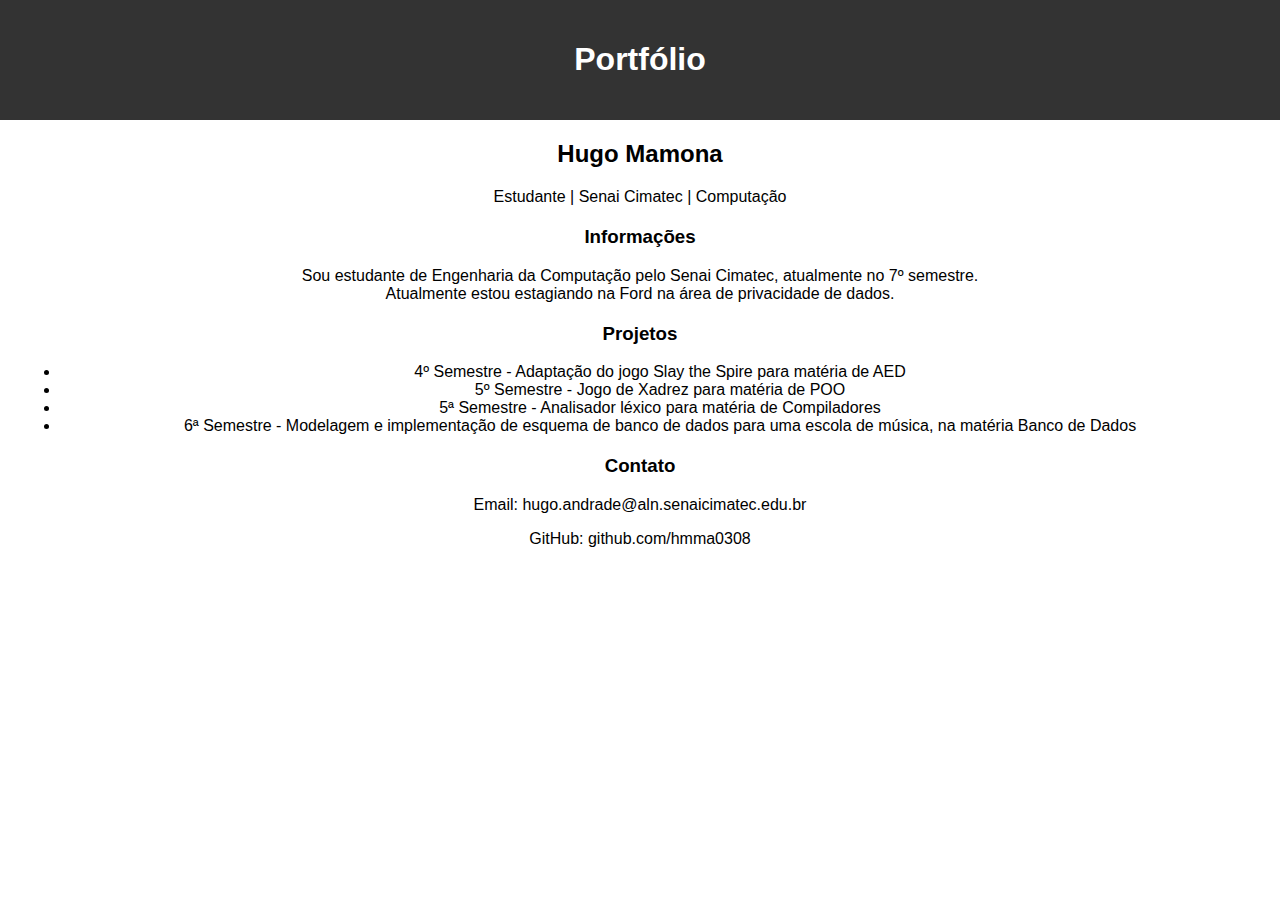
==== index.html @ d406c379 "sexto commit" ====
<!DOCTYPE html>
<html lang="en">
  <head>
    <meta charset="UTF-8" />
    <meta name="viewport" content="width=device-width, initial-scale=1.0" />
    <title>My Portfolio</title>
    <style>
      body {
        font-family: Arial, sans-serif;
        margin: 0;
        padding: 0;
        text-align: center;
      }
      header {
        background: #333;
        color: white;
        padding: 20px;
      }
      section {
        margin: 20px;
      }
      img {
        border-radius: 50%;
        width: 150px;
        height: 150px;
      }
    </style>
  </head>
  <body>
    <header>
      <h1>Portfólio</h1>
    </header>
    <section>
      <h2>Hugo Mamona</h2>
      <p>Estudante | Senai Cimatec | Computação</p>
    </section>
    <section>
      <h3>Informações</h3>
      <p>
        Sou estudante de Engenharia da Computação pelo Senai Cimatec, atualmente no 7º semestre.
        <br />
        Atualmente estou estagiando na Ford na área de privacidade de dados.
      </p>
    </section>
    <section>
      <h3>Projetos</h3>
      <ul>
        <li>4º Semestre - Adaptação do jogo Slay the Spire para matéria de AED</li>
        <li>5º Semestre - Jogo de Xadrez para matéria de POO</li>
        <li>5ª Semestre - Analisador léxico para matéria de Compiladores</li>
        <li>6ª Semestre - Modelagem e implementação de esquema de banco de dados para uma escola de música, na matéria Banco de Dados</li>
      </ul>
    </section>
    <section>
      <h3>Contato</h3>
      <p>Email: hugo.andrade@aln.senaicimatec.edu.br</p>
      <p>GitHub: github.com/hmma0308</p>
    </section>
  </body>
</html>
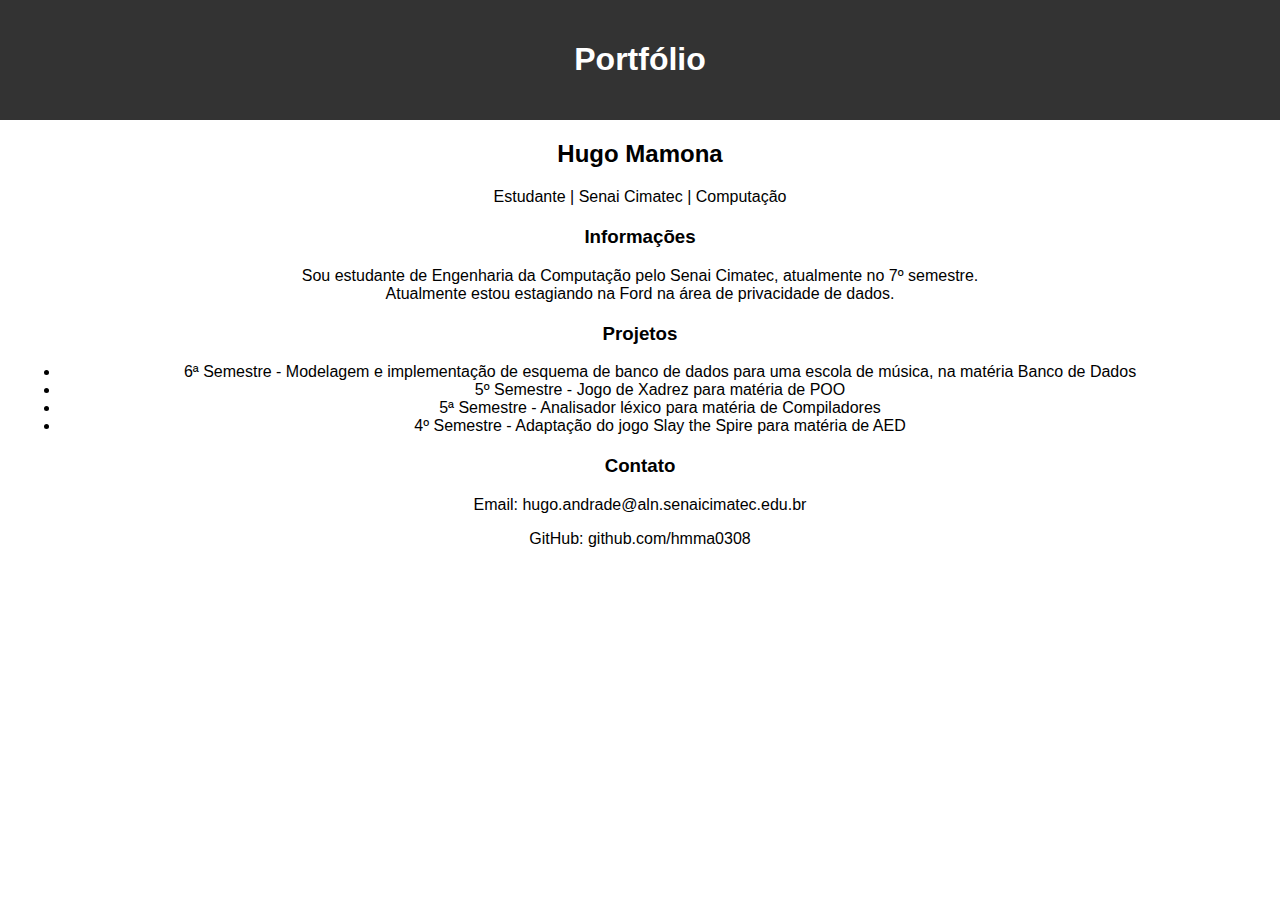
==== commit d56b48d9: "feedback" ====
--- a/index.html
+++ b/index.html
@@ -37,7 +37,8 @@
     <section>
       <h3>Informações</h3>
       <p>
-        Sou estudante de Engenharia da Computação pelo Senai Cimatec, atualmente no 7º semestre.
+        Sou estudante de Engenharia da Computação pelo Senai Cimatec, atualmente
+        no 7º semestre.
         <br />
         Atualmente estou estagiando na Ford na área de privacidade de dados.
       </p>
@@ -45,10 +46,15 @@
     <section>
       <h3>Projetos</h3>
       <ul>
-        <li>4º Semestre - Adaptação do jogo Slay the Spire para matéria de AED</li>
+        <li>
+          6ª Semestre - Modelagem e implementação de esquema de banco de dados
+          para uma escola de música, na matéria Banco de Dados
+        </li>
         <li>5º Semestre - Jogo de Xadrez para matéria de POO</li>
         <li>5ª Semestre - Analisador léxico para matéria de Compiladores</li>
-        <li>6ª Semestre - Modelagem e implementação de esquema de banco de dados para uma escola de música, na matéria Banco de Dados</li>
+        <li>
+          4º Semestre - Adaptação do jogo Slay the Spire para matéria de AED
+        </li>
       </ul>
     </section>
     <section>
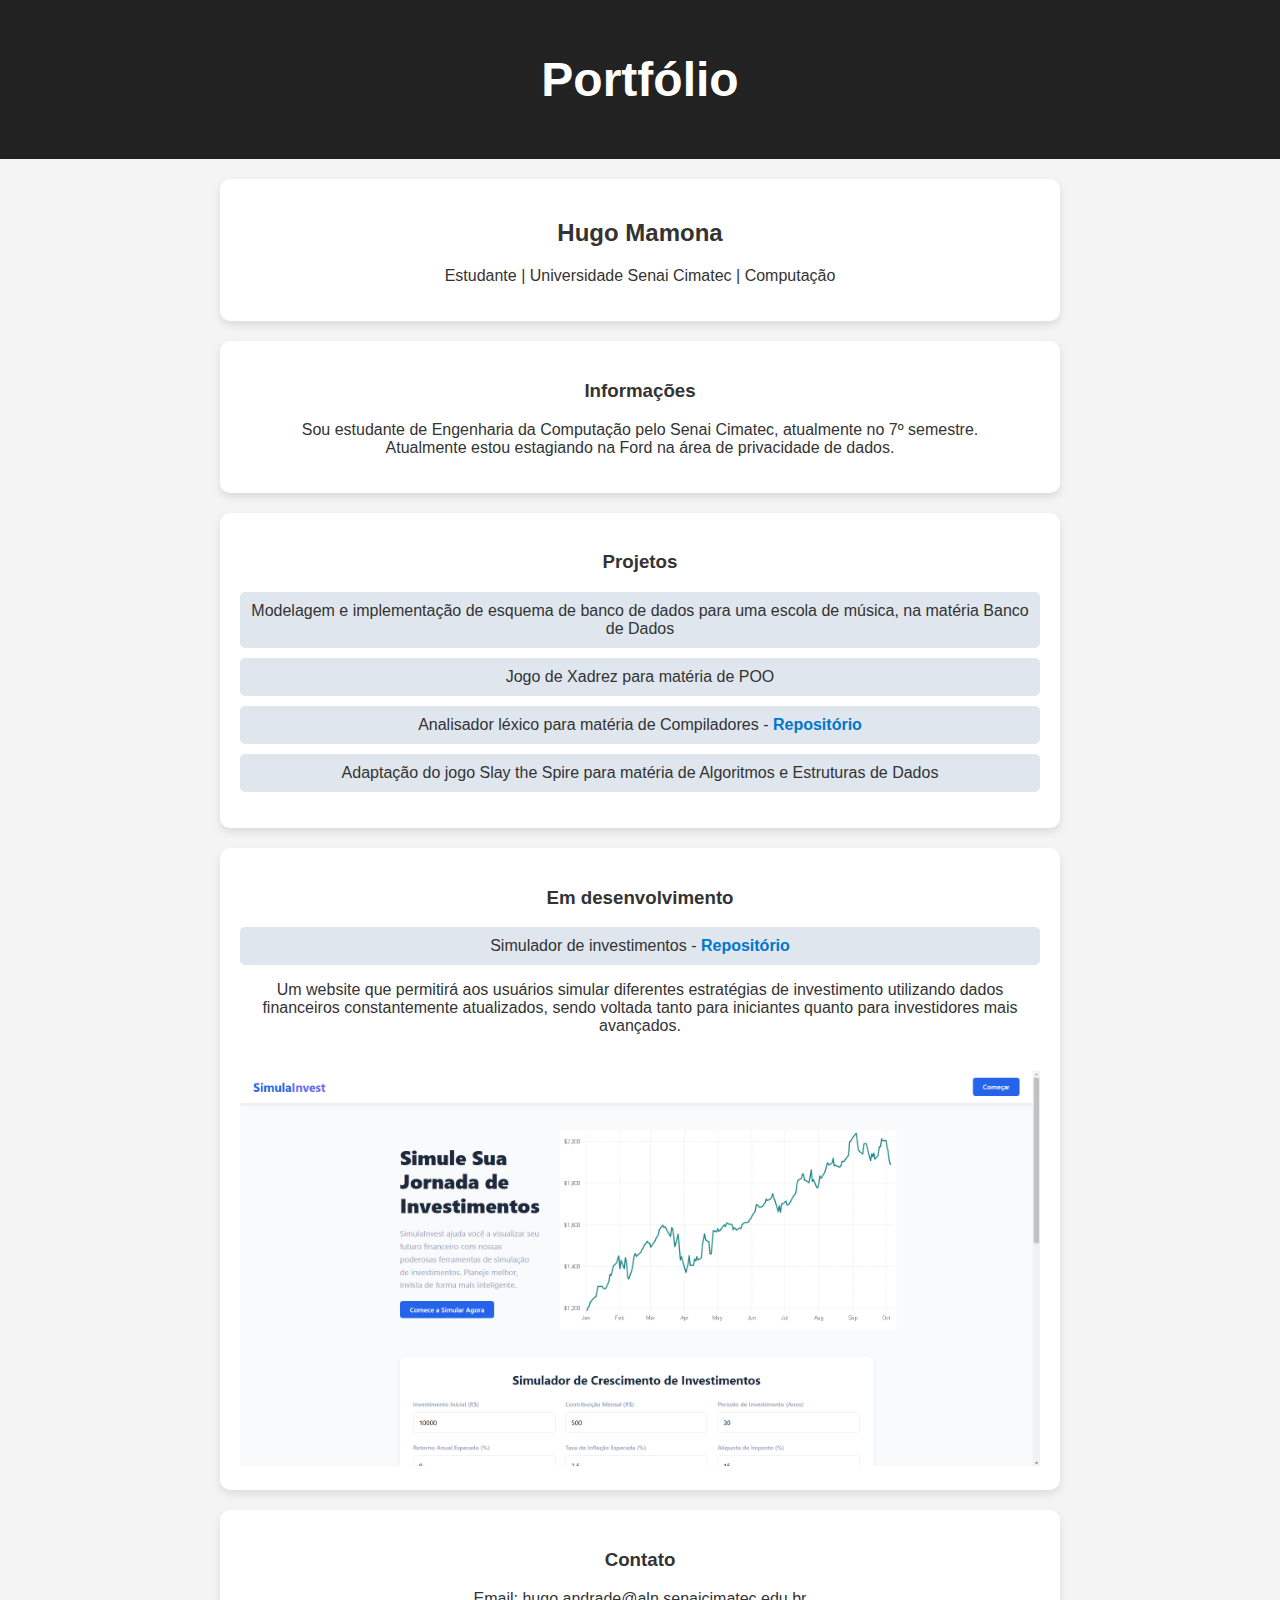
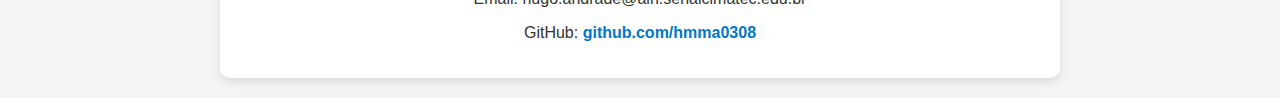
==== commit ce962465: "feedback" ====
--- a/index.html
+++ b/index.html
@@ -4,27 +4,7 @@
     <meta charset="UTF-8" />
     <meta name="viewport" content="width=device-width, initial-scale=1.0" />
     <title>My Portfolio</title>
-    <style>
-      body {
-        font-family: Arial, sans-serif;
-        margin: 0;
-        padding: 0;
-        text-align: center;
-      }
-      header {
-        background: #333;
-        color: white;
-        padding: 20px;
-      }
-      section {
-        margin: 20px;
-      }
-      img {
-        border-radius: 50%;
-        width: 150px;
-        height: 150px;
-      }
-    </style>
+    <link rel="stylesheet" href="styles.css" />
   </head>
   <body>
     <header>
@@ -32,14 +12,13 @@
     </header>
     <section>
       <h2>Hugo Mamona</h2>
-      <p>Estudante | Senai Cimatec | Computação</p>
+      <p>Estudante | Universidade Senai Cimatec | Computação</p>
     </section>
     <section>
       <h3>Informações</h3>
       <p>
         Sou estudante de Engenharia da Computação pelo Senai Cimatec, atualmente
-        no 7º semestre.
-        <br />
+        no 7º semestre.<br />
         Atualmente estou estagiando na Ford na área de privacidade de dados.
       </p>
     </section>
@@ -47,20 +26,47 @@
       <h3>Projetos</h3>
       <ul>
         <li>
-          6ª Semestre - Modelagem e implementação de esquema de banco de dados
-          para uma escola de música, na matéria Banco de Dados
+          Modelagem e implementação de esquema de banco de dados para uma escola
+          de música, na matéria Banco de Dados
         </li>
-        <li>5º Semestre - Jogo de Xadrez para matéria de POO</li>
-        <li>5ª Semestre - Analisador léxico para matéria de Compiladores</li>
+        <li>Jogo de Xadrez para matéria de POO</li>
         <li>
-          4º Semestre - Adaptação do jogo Slay the Spire para matéria de AED
+          Analisador léxico para matéria de Compiladores -
+          <a href="https://github.com/Prysthon/static-Checker">Repositório</a>
+        </li>
+        <li>
+          Adaptação do jogo Slay the Spire para matéria de Algoritmos e
+          Estruturas de Dados
         </li>
       </ul>
     </section>
     <section>
+      <h3>Em desenvolvimento</h3>
+      <ul>
+        <li>
+          Simulador de investimentos -
+          <a href="https://github.com/MatheusMuinos/simula.invest_FullStack"
+            >Repositório</a
+          >
+        </li>
+      </ul>
+      <p class="project-description">
+        Um website que permitirá aos usuários simular diferentes estratégias de
+        investimento utilizando dados financeiros constantemente atualizados,
+        sendo voltada tanto para iniciantes quanto para investidores mais
+        avançados.
+      </p>
+      <div class="project-image">
+        <img src="Screenshot (103).png" alt="Simulador de Investimentos" />
+      </div>
+    </section>
+
+    <section>
       <h3>Contato</h3>
       <p>Email: hugo.andrade@aln.senaicimatec.edu.br</p>
-      <p>GitHub: github.com/hmma0308</p>
+      <p>
+        GitHub: <a href="https://github.com/hmma0308">github.com/hmma0308</a>
+      </p>
     </section>
   </body>
 </html>
--- a/styles.css
+++ b/styles.css
@@ -0,0 +1,62 @@
+/* General Styles */
+body {
+  font-family: 'Arial', sans-serif;
+  margin: 0;
+  padding: 0;
+  background-color: #f4f4f4;
+  color: #333;
+  text-align: center;
+}
+
+/* Header */
+header {
+  background: #222;
+  color: white;
+  padding: 20px 0;
+  font-size: 24px;
+}
+
+/* Sections */
+section {
+  background: white;
+  margin: 20px auto;
+  padding: 20px;
+  max-width: 800px;
+  border-radius: 10px;
+  box-shadow: 0 4px 8px rgba(0, 0, 0, 0.1);
+}
+
+.project-image img {
+  max-width: 100%; /* Ensures the image fits within the container */
+  height: auto; /* Maintains the image's aspect ratio */
+  margin-top: 20px; /* Adds space above the image */
+}
+
+/* Lists */
+ul {
+  list-style: none;
+  padding: 0;
+}
+
+ul li {
+  background: #dfe6ee; /* Softer, more appealing color */
+  margin: 10px 0;
+  padding: 10px;
+  border-radius: 5px;
+  transition: background 0.3s;
+}
+
+ul li:hover {
+  background: #c8d4e3;
+}
+
+/* Links */
+a {
+  color: #0077cc;
+  text-decoration: none;
+  font-weight: bold;
+}
+
+a:hover {
+  text-decoration: underline;
+}
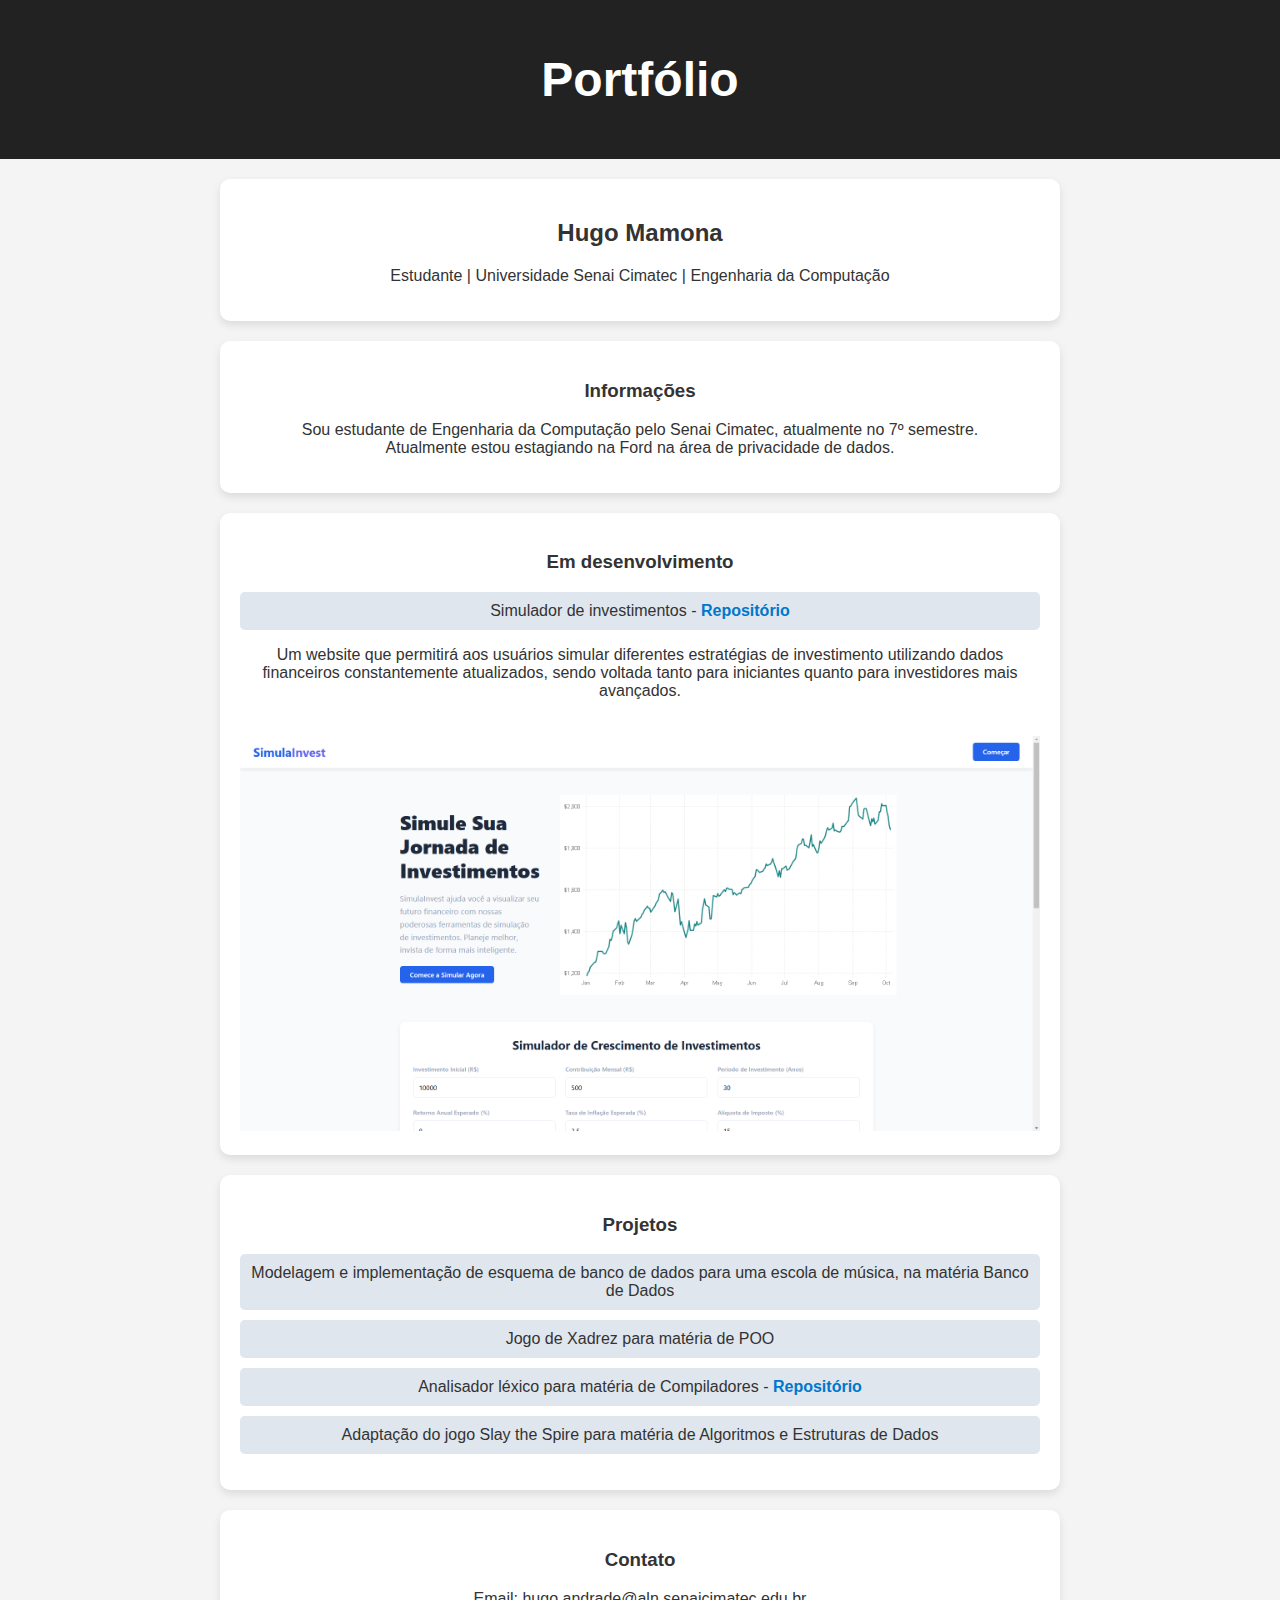
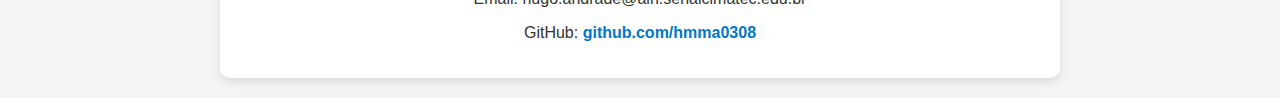
==== commit ee6a1f7e: "Feedback" ====
--- a/index.html
+++ b/index.html
@@ -12,7 +12,7 @@
     </header>
     <section>
       <h2>Hugo Mamona</h2>
-      <p>Estudante | Universidade Senai Cimatec | Computação</p>
+      <p>Estudante | Universidade Senai Cimatec | Engenharia da Computação</p>
     </section>
     <section>
       <h3>Informações</h3>
@@ -21,24 +21,6 @@
         no 7º semestre.<br />
         Atualmente estou estagiando na Ford na área de privacidade de dados.
       </p>
-    </section>
-    <section>
-      <h3>Projetos</h3>
-      <ul>
-        <li>
-          Modelagem e implementação de esquema de banco de dados para uma escola
-          de música, na matéria Banco de Dados
-        </li>
-        <li>Jogo de Xadrez para matéria de POO</li>
-        <li>
-          Analisador léxico para matéria de Compiladores -
-          <a href="https://github.com/Prysthon/static-Checker">Repositório</a>
-        </li>
-        <li>
-          Adaptação do jogo Slay the Spire para matéria de Algoritmos e
-          Estruturas de Dados
-        </li>
-      </ul>
     </section>
     <section>
       <h3>Em desenvolvimento</h3>
@@ -60,7 +42,24 @@
         <img src="Screenshot (103).png" alt="Simulador de Investimentos" />
       </div>
     </section>
-
+    <section>
+      <h3>Projetos</h3>
+      <ul>
+        <li>
+          Modelagem e implementação de esquema de banco de dados para uma escola
+          de música, na matéria Banco de Dados
+        </li>
+        <li>Jogo de Xadrez para matéria de POO</li>
+        <li>
+          Analisador léxico para matéria de Compiladores -
+          <a href="https://github.com/Prysthon/static-Checker">Repositório</a>
+        </li>
+        <li>
+          Adaptação do jogo Slay the Spire para matéria de Algoritmos e
+          Estruturas de Dados
+        </li>
+      </ul>
+    </section>
     <section>
       <h3>Contato</h3>
       <p>Email: hugo.andrade@aln.senaicimatec.edu.br</p>
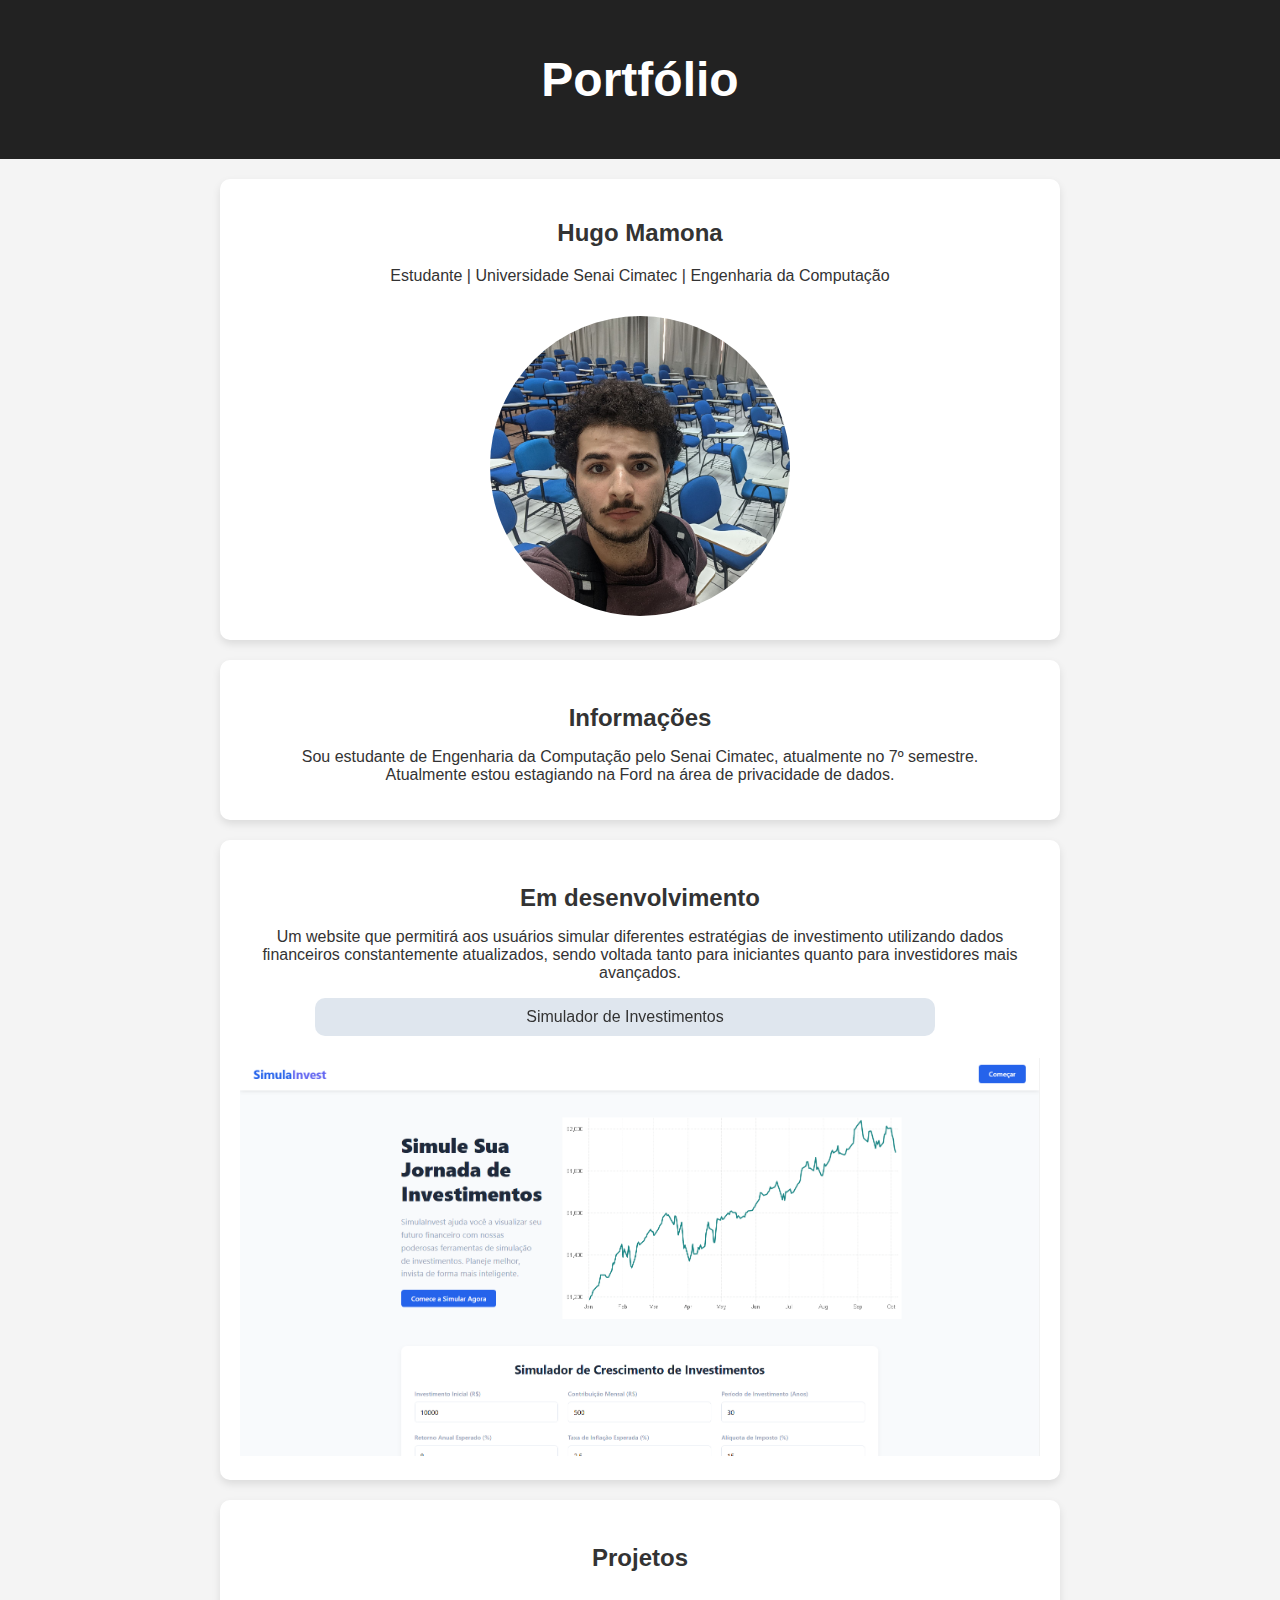
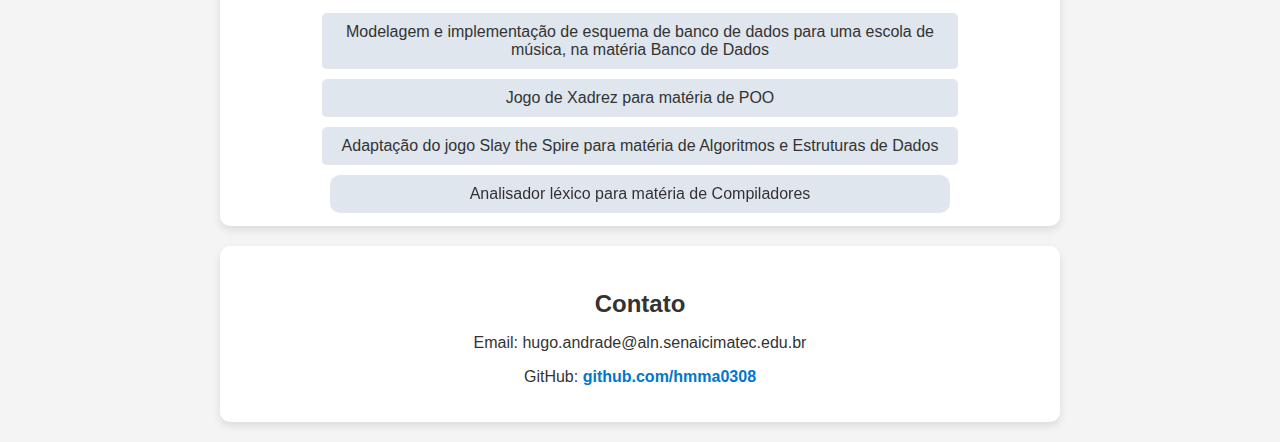
==== commit 6bdb98fa: "ultimo edit" ====
--- a/index.html
+++ b/index.html
@@ -3,16 +3,22 @@
   <head>
     <meta charset="UTF-8" />
     <meta name="viewport" content="width=device-width, initial-scale=1.0" />
-    <title>My Portfolio</title>
+    <title>Portfólio FS</title>
     <link rel="stylesheet" href="styles.css" />
+    <link rel="shortcut icon" type="image/png" href="favicon.png" />
   </head>
   <body>
     <header>
       <h1>Portfólio</h1>
     </header>
     <section>
-      <h2>Hugo Mamona</h2>
-      <p>Estudante | Universidade Senai Cimatec | Engenharia da Computação</p>
+      <div class="profile-container">
+        <h2>Hugo Mamona</h2>
+        <p>Estudante | Universidade Senai Cimatec | Engenharia da Computação</p>
+        <div class="profile-picture">
+          <img src="profile.jpg" alt="foto" />
+        </div>
+      </div>
     </section>
     <section>
       <h3>Informações</h3>
@@ -24,22 +30,24 @@
     </section>
     <section>
       <h3>Em desenvolvimento</h3>
-      <ul>
-        <li>
-          Simulador de investimentos -
-          <a href="https://github.com/MatheusMuinos/simula.invest_FullStack"
-            >Repositório</a
-          >
-        </li>
-      </ul>
       <p class="project-description">
         Um website que permitirá aos usuários simular diferentes estratégias de
         investimento utilizando dados financeiros constantemente atualizados,
         sendo voltada tanto para iniciantes quanto para investidores mais
         avançados.
       </p>
+      <div class="flip-container" onclick="flipCard(this)">
+        <div class="flipper">
+          <div class="front">Simulador de Investimentos</div>
+          <div class="back">
+            <a href="https://github.com/MatheusMuinos/simula.invest_FullStack"
+              >Repositório</a
+            >
+          </div>
+        </div>
+      </div>
       <div class="project-image">
-        <img src="Screenshot (103).png" alt="Simulador de Investimentos" />
+        <img src="simulainvest.png" alt="Simulador de Investimentos" />
       </div>
     </section>
     <section>
@@ -51,13 +59,21 @@
         </li>
         <li>Jogo de Xadrez para matéria de POO</li>
         <li>
-          Analisador léxico para matéria de Compiladores -
-          <a href="https://github.com/Prysthon/static-Checker">Repositório</a>
-        </li>
-        <li>
           Adaptação do jogo Slay the Spire para matéria de Algoritmos e
           Estruturas de Dados
         </li>
+        <div class="flip-container" onclick="flipCard(this)">
+          <div class="flipper">
+            <div class="front">
+              Analisador léxico para matéria de Compiladores
+            </div>
+            <div class="back">
+              <a href="https://github.com/Prysthon/static-Checker"
+                >Repositório</a
+              >
+            </div>
+          </div>
+        </div>
       </ul>
     </section>
     <section>
@@ -67,5 +83,11 @@
         GitHub: <a href="https://github.com/hmma0308">github.com/hmma0308</a>
       </p>
     </section>
+    <script>
+      function flipCard(card) {
+        const flipper = card.querySelector(".flipper");
+        flipper.classList.toggle("flipped");
+      }
+    </script>
   </body>
 </html>
--- a/styles.css
+++ b/styles.css
@@ -1,6 +1,5 @@
-/* General Styles */
 body {
-  font-family: 'Arial', sans-serif;
+  font-family: "Arial", sans-serif;
   margin: 0;
   padding: 0;
   background-color: #f4f4f4;
@@ -8,7 +7,6 @@
   text-align: center;
 }
 
-/* Header */
 header {
   background: #222;
   color: white;
@@ -16,7 +14,6 @@
   font-size: 24px;
 }
 
-/* Sections */
 section {
   background: white;
   margin: 20px auto;
@@ -26,21 +23,24 @@
   box-shadow: 0 4px 8px rgba(0, 0, 0, 0.1);
 }
 
-.project-image img {
-  max-width: 100%; /* Ensures the image fits within the container */
-  height: auto; /* Maintains the image's aspect ratio */
-  margin-top: 20px; /* Adds space above the image */
+section h3 {
+  font-size: 1.5rem;
+  margin-bottom: 10px;
 }
 
-/* Lists */
+section ul {
+  padding: 15px;
+}
+
 ul {
   list-style: none;
   padding: 0;
 }
 
 ul li {
-  background: #dfe6ee; /* Softer, more appealing color */
-  margin: 10px 0;
+  background: #dfe6ee;
+  width: 80%;
+  margin: 10px auto;
   padding: 10px;
   border-radius: 5px;
   transition: background 0.3s;
@@ -50,7 +50,6 @@
   background: #c8d4e3;
 }
 
-/* Links */
 a {
   color: #0077cc;
   text-decoration: none;
@@ -60,3 +59,73 @@
 a:hover {
   text-decoration: underline;
 }
+
+.profile-container {
+  text-align: center;
+  max-width: 500px;
+  margin: 0 auto;
+}
+
+.profile-picture img {
+  width: 100%;
+  max-width: 300px;
+  height: auto;
+  border-radius: 50%;
+  object-fit: cover;
+  margin-top: 15px;
+}
+
+.flip-container {
+  perspective: 1000px;
+  width: 110%;
+  max-width: 600px;
+  margin: 10px 75px;
+  background: #dfe6ee;
+  padding: 0;
+  border-radius: 10px;
+  box-shadow: 0 4px 8px rgba(0, 0, 0, 0.1);
+  cursor: pointer;
+  transition: background 0.3s;
+}
+
+.flip-container:hover {
+  background: #c8d4e3;
+}
+
+.flipper {
+  position: relative;
+  width: 100%;
+  transform-style: preserve-3d;
+  transition: transform 0.6s;
+}
+
+.flipper.flipped {
+  transform: rotateY(180deg);
+}
+
+.front,
+.back {
+  position: absolute;
+  width: 100%;
+  backface-visibility: hidden;
+  border-radius: 10px;
+}
+
+.front {
+  background: #dfe6ee;
+  padding: 10px;
+  cursor: pointer;
+}
+
+.back {
+  background: #dfe6ee;
+  transform: rotateY(180deg);
+  padding: 10px;
+  text-align: center;
+}
+
+.project-image img {
+  max-width: 100%;
+  height: auto;
+  margin-top: 60px;
+}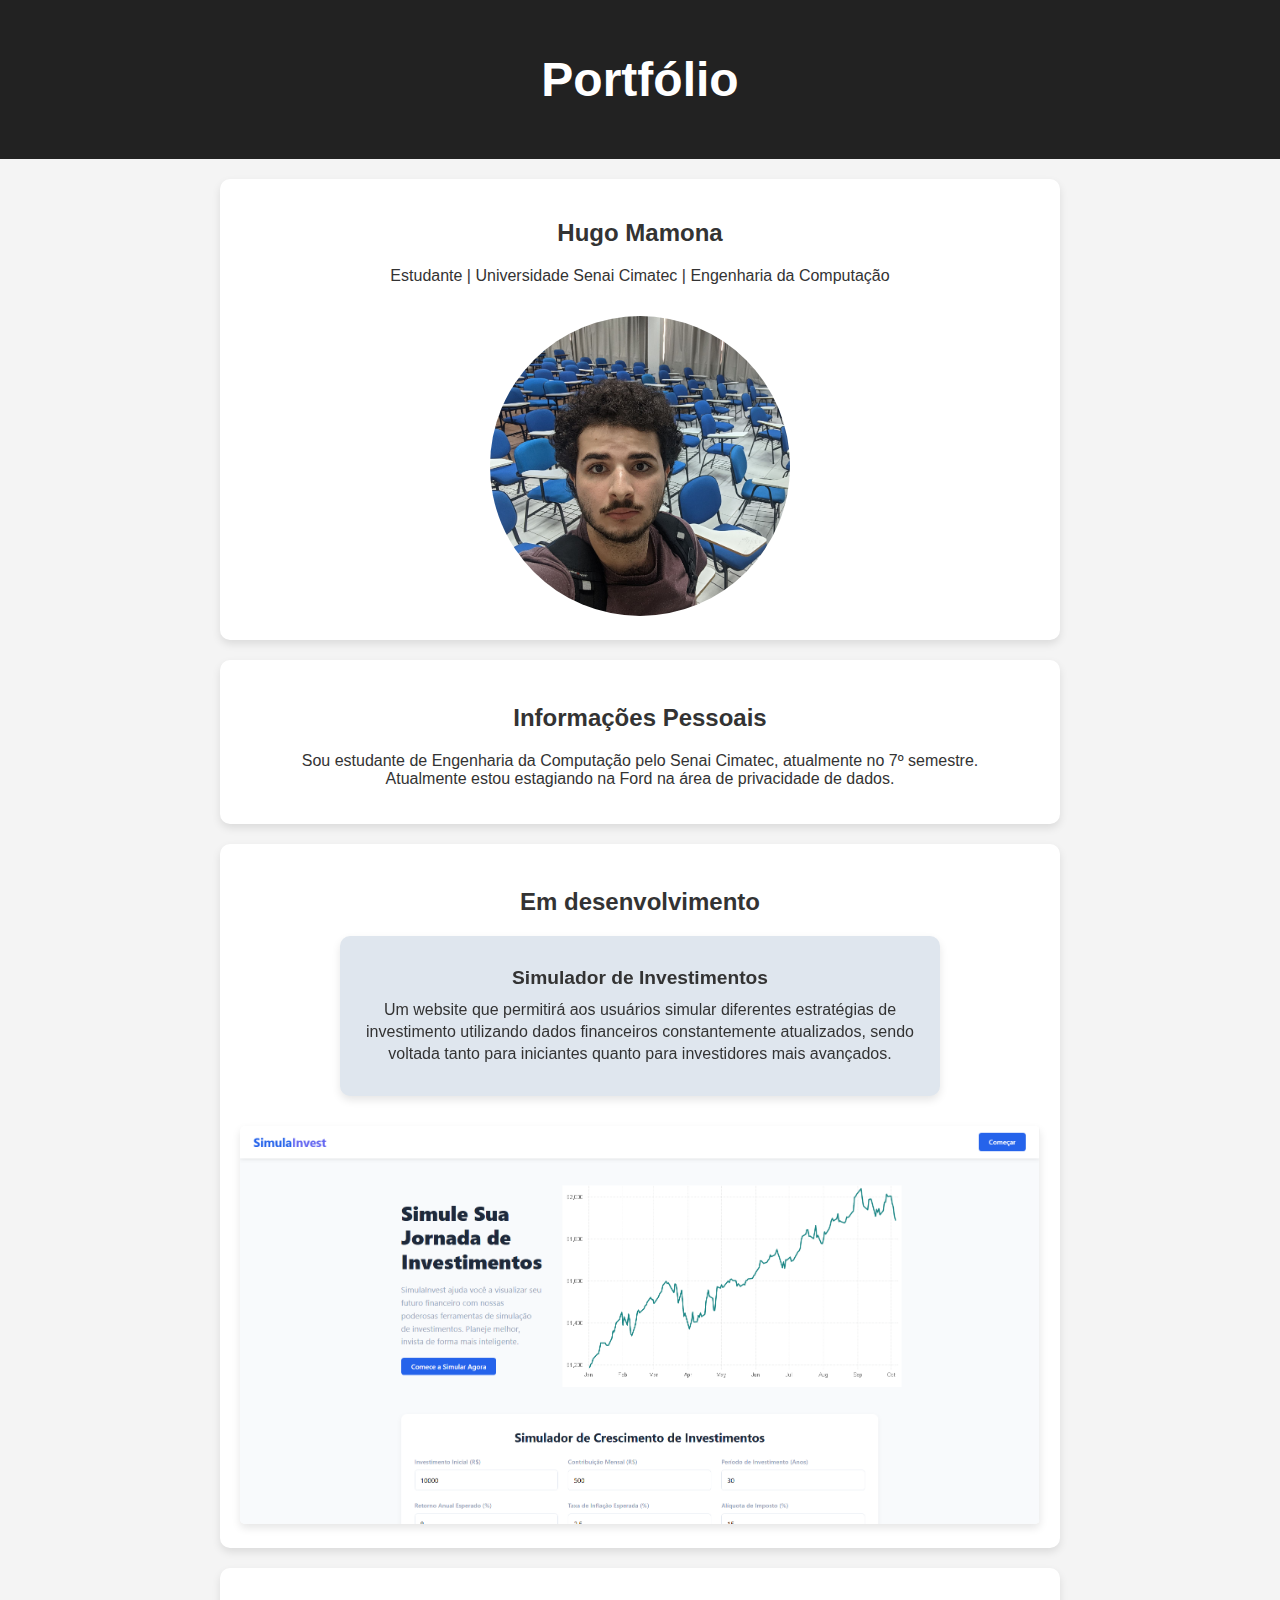
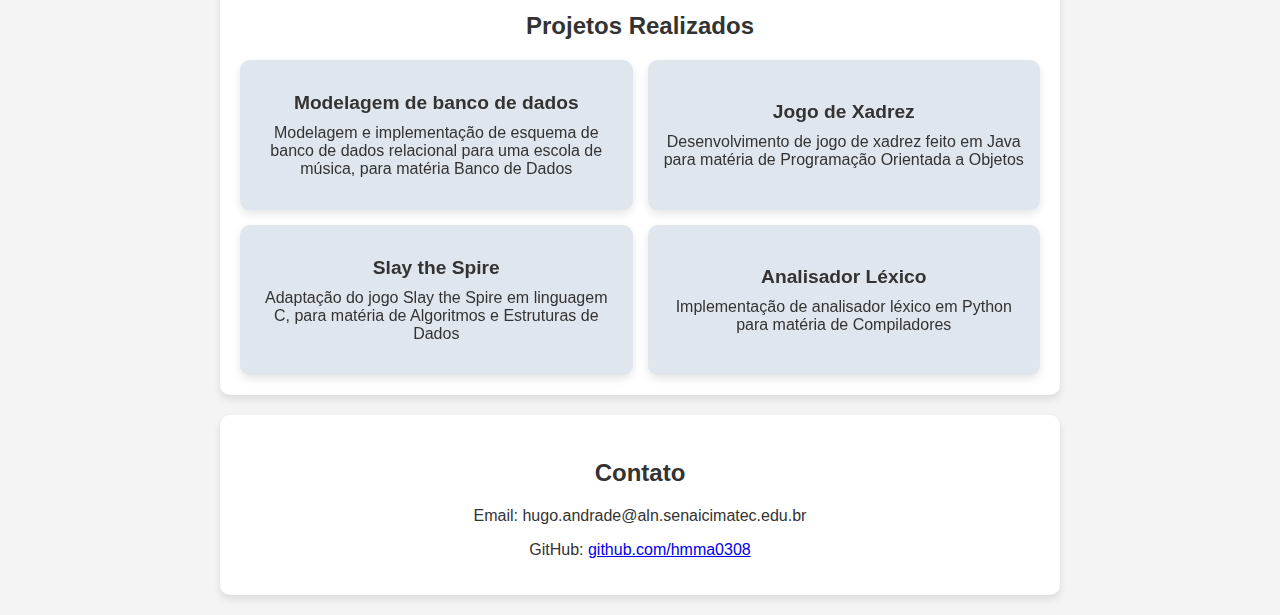
==== commit f0024825: "re-organizado" ====
--- a/index.html
+++ b/index.html
@@ -1,5 +1,5 @@
 <!DOCTYPE html>
-<html lang="en">
+<html lang="pt-br">
   <head>
     <meta charset="UTF-8" />
     <meta name="viewport" content="width=device-width, initial-scale=1.0" />
@@ -12,16 +12,16 @@
       <h1>Portfólio</h1>
     </header>
     <section>
-      <div class="profile-container">
+      <div class="container-perfil">
         <h2>Hugo Mamona</h2>
         <p>Estudante | Universidade Senai Cimatec | Engenharia da Computação</p>
-        <div class="profile-picture">
-          <img src="profile.jpg" alt="foto" />
+        <div class="foto-perfil">
+          <img src="profile.jpg" alt="Foto do perfil" />
         </div>
       </div>
     </section>
     <section>
-      <h3>Informações</h3>
+      <h3>Informações Pessoais</h3>
       <p>
         Sou estudante de Engenharia da Computação pelo Senai Cimatec, atualmente
         no 7º semestre.<br />
@@ -30,63 +30,115 @@
     </section>
     <section>
       <h3>Em desenvolvimento</h3>
-      <p class="project-description">
-        Um website que permitirá aos usuários simular diferentes estratégias de
-        investimento utilizando dados financeiros constantemente atualizados,
-        sendo voltada tanto para iniciantes quanto para investidores mais
-        avançados.
-      </p>
-      <div class="flip-container" onclick="flipCard(this)">
-        <div class="flipper">
-          <div class="front">Simulador de Investimentos</div>
-          <div class="back">
-            <a href="https://github.com/MatheusMuinos/simula.invest_FullStack"
+      <div class="container-destaque" onclick="virarCartao(this)">
+        <div class="cartao">
+          <div class="frente">
+            <h4>Simulador de Investimentos</h4>
+            <p class="descricao-projeto">
+              Um website que permitirá aos usuários simular diferentes
+              estratégias de investimento utilizando dados financeiros
+              constantemente atualizados, sendo voltada tanto para iniciantes
+              quanto para investidores mais avançados.
+            </p>
+          </div>
+          <div class="verso">
+            <a
+              href="https://github.com/MatheusMuinos/simula.invest_FullStack"
+              target="_blank"
+              rel="noopener noreferrer"
               >Repositório</a
             >
           </div>
         </div>
       </div>
-      <div class="project-image">
+      <div class="imagem-projeto">
         <img src="simulainvest.png" alt="Simulador de Investimentos" />
       </div>
     </section>
     <section>
-      <h3>Projetos</h3>
-      <ul>
-        <li>
-          Modelagem e implementação de esquema de banco de dados para uma escola
-          de música, na matéria Banco de Dados
-        </li>
-        <li>Jogo de Xadrez para matéria de POO</li>
-        <li>
-          Adaptação do jogo Slay the Spire para matéria de Algoritmos e
-          Estruturas de Dados
-        </li>
-        <div class="flip-container" onclick="flipCard(this)">
-          <div class="flipper">
-            <div class="front">
-              Analisador léxico para matéria de Compiladores
+      <h3>Projetos Realizados</h3>
+      <div class="grade-projetos">
+        <div class="container-cartao" onclick="virarCartao(this)">
+          <div class="cartao">
+            <div class="frente">
+              <h4>Modelagem de banco de dados</h4>
+              <p>
+                Modelagem e implementação de esquema de banco de dados
+                relacional para uma escola de música, para matéria Banco de
+                Dados
+              </p>
             </div>
-            <div class="back">
-              <a href="https://github.com/Prysthon/static-Checker"
+            <div class="verso">
+              <p>Projeto acadêmico</p>
+            </div>
+          </div>
+        </div>
+        <div class="container-cartao" onclick="virarCartao(this)">
+          <div class="cartao">
+            <div class="frente">
+              <h4>Jogo de Xadrez</h4>
+              <p>
+                Desenvolvimento de jogo de xadrez feito em Java para matéria de
+                Programação Orientada a Objetos
+              </p>
+            </div>
+            <div class="verso">
+              <p>Projeto acadêmico</p>
+            </div>
+          </div>
+        </div>
+        <div class="container-cartao" onclick="virarCartao(this)">
+          <div class="cartao">
+            <div class="frente">
+              <h4>Slay the Spire</h4>
+              <p>
+                Adaptação do jogo Slay the Spire em linguagem C, para matéria de
+                Algoritmos e Estruturas de Dados
+              </p>
+            </div>
+            <div class="verso">
+              <p>Projeto acadêmico</p>
+            </div>
+          </div>
+        </div>
+        <div class="container-cartao" onclick="virarCartao(this)">
+          <div class="cartao">
+            <div class="frente">
+              <h4>Analisador Léxico</h4>
+              <p>
+                Implementação de analisador léxico em Python para matéria de
+                Compiladores
+              </p>
+            </div>
+            <div class="verso">
+              <a
+                href="https://github.com/Prysthon/static-Checker"
+                target="_blank"
+                rel="noopener noreferrer"
                 >Repositório</a
               >
             </div>
           </div>
         </div>
-      </ul>
+      </div>
     </section>
     <section>
       <h3>Contato</h3>
       <p>Email: hugo.andrade@aln.senaicimatec.edu.br</p>
       <p>
-        GitHub: <a href="https://github.com/hmma0308">github.com/hmma0308</a>
+        GitHub:
+        <a
+          href="https://github.com/hmma0308"
+          target="_blank"
+          rel="noopener noreferrer"
+          >github.com/hmma0308</a
+        >
       </p>
     </section>
     <script>
-      function flipCard(card) {
-        const flipper = card.querySelector(".flipper");
-        flipper.classList.toggle("flipped");
+      function virarCartao(elemento) {
+        const cartao = elemento.querySelector(".cartao");
+        cartao.classList.toggle("virado");
       }
     </script>
   </body>
--- a/styles.css
+++ b/styles.css
@@ -25,48 +25,16 @@
 
 section h3 {
   font-size: 1.5rem;
-  margin-bottom: 10px;
+  margin-bottom: 20px;
 }
 
-section ul {
-  padding: 15px;
-}
-
-ul {
-  list-style: none;
-  padding: 0;
-}
-
-ul li {
-  background: #dfe6ee;
-  width: 80%;
-  margin: 10px auto;
-  padding: 10px;
-  border-radius: 5px;
-  transition: background 0.3s;
-}
-
-ul li:hover {
-  background: #c8d4e3;
-}
-
-a {
-  color: #0077cc;
-  text-decoration: none;
-  font-weight: bold;
-}
-
-a:hover {
-  text-decoration: underline;
-}
-
-.profile-container {
+.container-perfil {
   text-align: center;
   max-width: 500px;
   margin: 0 auto;
 }
 
-.profile-picture img {
+.foto-perfil img {
   width: 100%;
   max-width: 300px;
   height: auto;
@@ -75,57 +43,111 @@
   margin-top: 15px;
 }
 
-.flip-container {
+.container-destaque {
   perspective: 1000px;
-  width: 110%;
+  width: 100%;
   max-width: 600px;
-  margin: 10px 75px;
-  background: #dfe6ee;
-  padding: 0;
-  border-radius: 10px;
-  box-shadow: 0 4px 8px rgba(0, 0, 0, 0.1);
+  height: 160px;
+  margin: 0 auto 20px;
   cursor: pointer;
-  transition: background 0.3s;
 }
 
-.flip-container:hover {
-  background: #c8d4e3;
+.grade-projetos {
+  display: grid;
+  grid-template-columns: repeat(2, 1fr);
+  gap: 15px;
+  margin-top: 15px;
 }
 
-.flipper {
+.container-cartao {
+  perspective: 1000px;
+  height: 150px;
+  cursor: pointer;
+}
+
+.cartao {
   position: relative;
   width: 100%;
+  height: 100%;
   transform-style: preserve-3d;
   transition: transform 0.6s;
 }
 
-.flipper.flipped {
+.cartao.virado {
   transform: rotateY(180deg);
 }
 
-.front,
-.back {
+.frente,
+.verso {
   position: absolute;
   width: 100%;
+  height: 100%;
   backface-visibility: hidden;
   border-radius: 10px;
+  padding: 15px;
+  box-sizing: border-box;
+  display: flex;
+  flex-direction: column;
+  justify-content: center;
+  box-shadow: 0 4px 8px rgba(0, 0, 0, 0.1);
 }
 
-.front {
+.frente {
   background: #dfe6ee;
-  padding: 10px;
-  cursor: pointer;
+  color: #333;
 }
 
-.back {
+.verso {
   background: #dfe6ee;
   transform: rotateY(180deg);
-  padding: 10px;
   text-align: center;
 }
 
-.project-image img {
+.frente h4 {
+  margin: 0 0 10px 0;
+  font-size: 1.2rem;
+}
+
+.frente p {
+  margin: 0;
+  font-size: 1rem;
+}
+
+.descricao-projeto {
+  font-size: 0.95rem;
+  line-height: 1.4;
+}
+
+.verso a {
+  color: #0077cc;
+  text-decoration: none;
+  font-weight: bold;
+  padding: 8px 15px;
+  background: #dfe6ee;
+  border-radius: 4px;
+  transition: all 0.3s;
+  display: inline-block;
+  margin-top: 10px;
+}
+
+a:hover {
+  background: rgba(255, 255, 255, 0.5);
+  text-decoration: none;
+}
+
+.imagem-projeto {
+  margin-top: 30px;
+}
+
+.imagem-projeto img {
   max-width: 100%;
   height: auto;
-  margin-top: 60px;
-}+  border-radius: 5px;
+  box-shadow: 0 4px 8px rgba(0, 0, 0, 0.1);
+}
+
+@media (max-width: 600px) {
+  .grade-projetos {
+    grid-template-columns: 1fr;
+  }
+}
